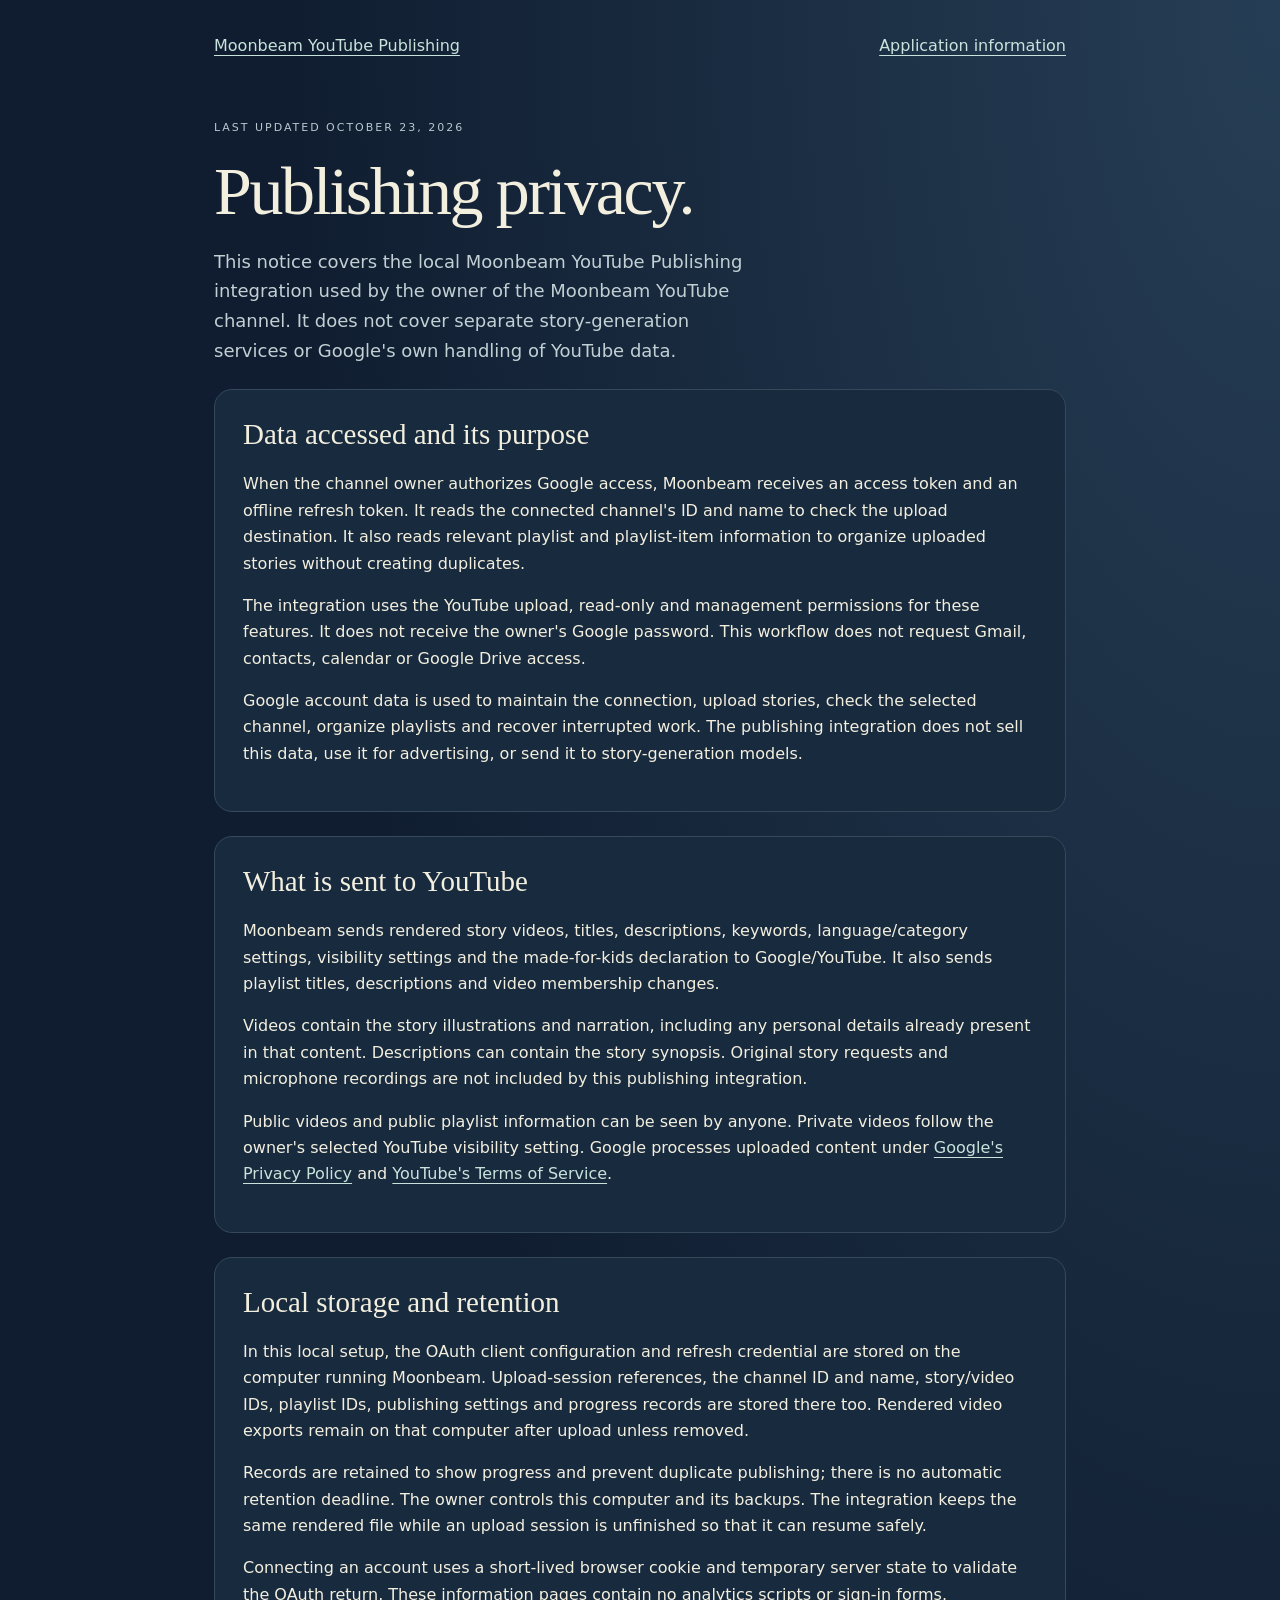
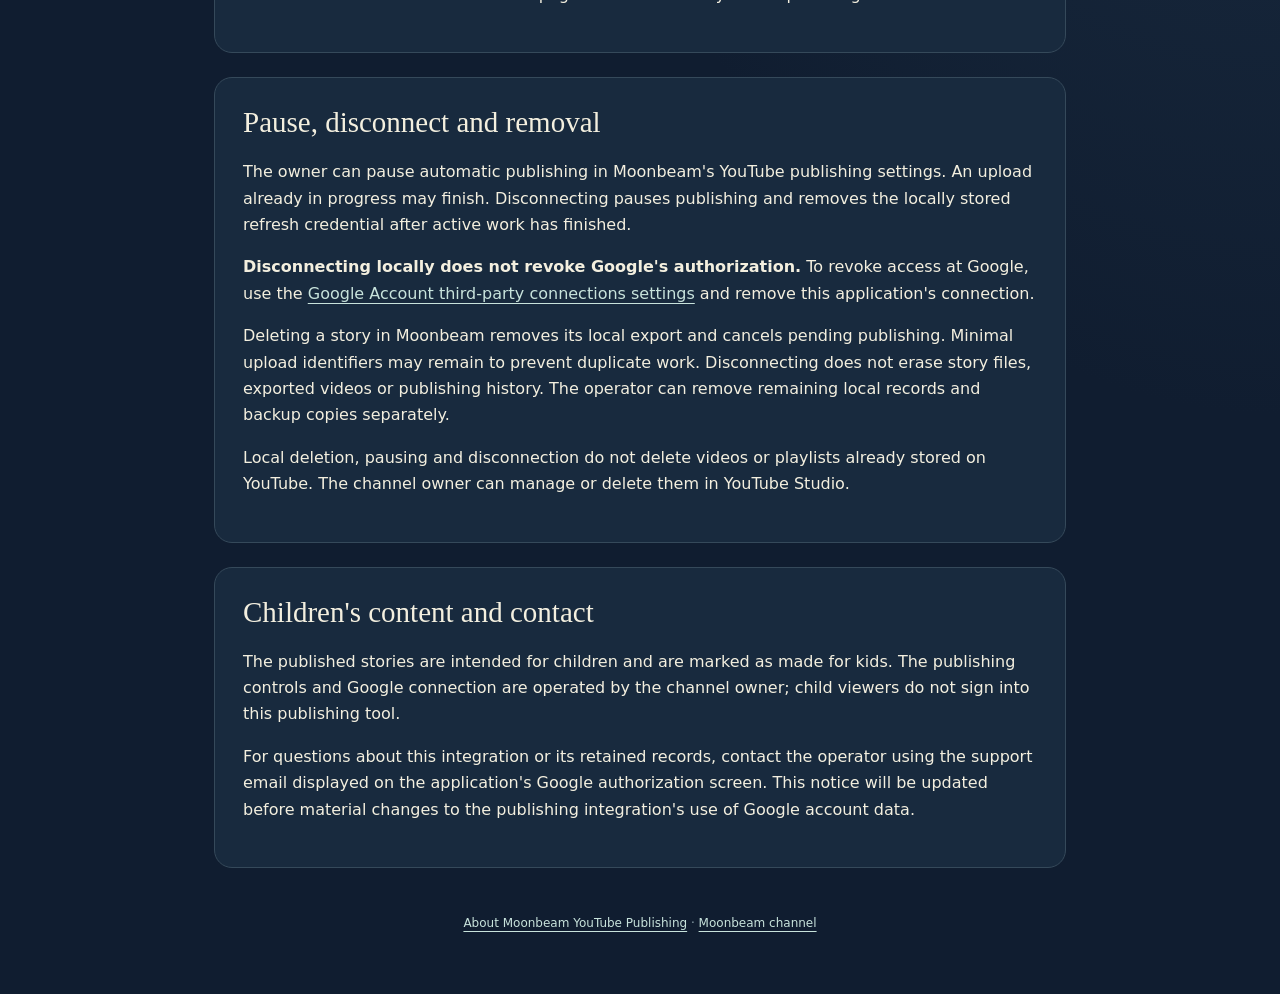
==== publishing-privacy.html @ 363608e2 "Publish Moonbeam application information and privacy notice" ====
<!doctype html>
<html lang="en">
<head>
  <meta charset="utf-8">
  <meta name="viewport" content="width=device-width,initial-scale=1">
  <meta name="description" content="How Moonbeam YouTube Publishing accesses, uses, stores and shares Google account data for the owner's YouTube publishing workflow.">
  <title>Moonbeam YouTube Publishing · Privacy notice</title>
  <link rel="stylesheet" href="youtube.css">
</head>
<body>
<main>
  <header><a href="index.html">Moonbeam YouTube Publishing</a><a href="index.html">Application information</a></header>
  <p class="eyebrow">LAST UPDATED OCTOBER 23, 2026</p>
  <h1>Publishing privacy.</h1>
  <p class="intro">This notice covers the local Moonbeam YouTube Publishing integration used by the owner of the Moonbeam YouTube channel. It does not cover separate story-generation services or Google's own handling of YouTube data.</p>

  <section aria-labelledby="access">
    <h2 id="access">Data accessed and its purpose</h2>
    <p>When the channel owner authorizes Google access, Moonbeam receives an access token and an offline refresh token. It reads the connected channel's ID and name to check the upload destination. It also reads relevant playlist and playlist-item information to organize uploaded stories without creating duplicates.</p>
    <p>The integration uses the YouTube upload, read-only and management permissions for these features. It does not receive the owner's Google password. This workflow does not request Gmail, contacts, calendar or Google Drive access.</p>
    <p>Google account data is used to maintain the connection, upload stories, check the selected channel, organize playlists and recover interrupted work. The publishing integration does not sell this data, use it for advertising, or send it to story-generation models.</p>
  </section>

  <section aria-labelledby="sharing">
    <h2 id="sharing">What is sent to YouTube</h2>
    <p>Moonbeam sends rendered story videos, titles, descriptions, keywords, language/category settings, visibility settings and the made-for-kids declaration to Google/YouTube. It also sends playlist titles, descriptions and video membership changes.</p>
    <p>Videos contain the story illustrations and narration, including any personal details already present in that content. Descriptions can contain the story synopsis. Original story requests and microphone recordings are not included by this publishing integration.</p>
    <p>Public videos and public playlist information can be seen by anyone. Private videos follow the owner's selected YouTube visibility setting. Google processes uploaded content under <a href="https://policies.google.com/privacy">Google's Privacy Policy</a> and <a href="https://www.youtube.com/t/terms">YouTube's Terms of Service</a>.</p>
  </section>

  <section aria-labelledby="storage">
    <h2 id="storage">Local storage and retention</h2>
    <p>In this local setup, the OAuth client configuration and refresh credential are stored on the computer running Moonbeam. Upload-session references, the channel ID and name, story/video IDs, playlist IDs, publishing settings and progress records are stored there too. Rendered video exports remain on that computer after upload unless removed.</p>
    <p>Records are retained to show progress and prevent duplicate publishing; there is no automatic retention deadline. The owner controls this computer and its backups. The integration keeps the same rendered file while an upload session is unfinished so that it can resume safely.</p>
    <p>Connecting an account uses a short-lived browser cookie and temporary server state to validate the OAuth return. These information pages contain no analytics scripts or sign-in forms.</p>
  </section>

  <section aria-labelledby="control">
    <h2 id="control">Pause, disconnect and removal</h2>
    <p>The owner can pause automatic publishing in Moonbeam's YouTube publishing settings. An upload already in progress may finish. Disconnecting pauses publishing and removes the locally stored refresh credential after active work has finished.</p>
    <p><strong>Disconnecting locally does not revoke Google's authorization.</strong> To revoke access at Google, use the <a href="https://myaccount.google.com/connections">Google Account third-party connections settings</a> and remove this application's connection.</p>
    <p>Deleting a story in Moonbeam removes its local export and cancels pending publishing. Minimal upload identifiers may remain to prevent duplicate work. Disconnecting does not erase story files, exported videos or publishing history. The operator can remove remaining local records and backup copies separately.</p>
    <p>Local deletion, pausing and disconnection do not delete videos or playlists already stored on YouTube. The channel owner can manage or delete them in YouTube Studio.</p>
  </section>

  <section aria-labelledby="scope">
    <h2 id="scope">Children's content and contact</h2>
    <p>The published stories are intended for children and are marked as made for kids. The publishing controls and Google connection are operated by the channel owner; child viewers do not sign into this publishing tool.</p>
    <p>For questions about this integration or its retained records, contact the operator using the support email displayed on the application's Google authorization screen. This notice will be updated before material changes to the publishing integration's use of Google account data.</p>
  </section>

  <footer><a href="index.html">About Moonbeam YouTube Publishing</a> · <a href="https://www.youtube.com/channel/UCMTDjO0GxlCWCUD1XBIoxtQ">Moonbeam channel</a></footer>
</main>
</body>
</html>
---- youtube.css ----
:root{color-scheme:dark;font-family:system-ui,sans-serif;background:#101d30;color:#f3efdf}*{box-sizing:border-box}body{margin:0;background:radial-gradient(ellipse at 100% 0,#263e55 0,transparent 55%)}main{max-width:900px;margin:auto;padding:36px 24px 64px}header,.section-head,.buttons{display:flex;align-items:center;justify-content:space-between;gap:16px}header{margin-bottom:64px}header span,.eyebrow{font-size:11px;letter-spacing:.18em;color:#b8c8ce}a{color:#c8e3dc;text-underline-offset:4px}h1{font-family:Georgia,serif;font-weight:400;font-size:clamp(42px,7vw,68px);letter-spacing:-.035em;line-height:1.08;margin:18px 0}h2{font-family:Georgia,serif;font-size:29px;font-weight:400;margin:0 0 20px}h3{font-size:17px}p{line-height:1.65}.intro{max-width:530px;font-size:18px;color:#c2d0d4}section{background:#182a3e;border:1px solid #35495a;border-radius:18px;padding:28px;margin-top:24px}.badge{background:#284a46;color:#c8e8d8;border-radius:20px;padding:7px 12px;font-size:12px}button{border:0;border-radius:9px;background:#e6d7af;color:#142234;padding:13px 18px;font:600 14px system-ui;cursor:pointer}button:disabled{opacity:.5;cursor:wait}.secondary{background:transparent;color:#e2e9e6;border:1px solid #62747f}label{display:block;font-size:14px;margin:20px 0 10px}input:not([type=checkbox]),select{display:block;width:100%;margin-top:9px;padding:14px;border:1px solid #607080;border-radius:8px;background:#112034;color:#f3efdf;font:16px system-ui}.check{display:flex;align-items:center;gap:10px;line-height:1.5}.check input{width:19px;height:19px;flex-shrink:0;accent-color:#d6c391}.hint{color:#b7c5cc;font-size:14px}.buttons{justify-content:flex-start;flex-wrap:wrap;margin-top:20px}#message{color:#d9e9dd}#setup{margin-top:24px;padding-top:10px;border-top:1px solid #435466}code{display:block;overflow-wrap:anywhere;color:#e6d7af}.job{padding:18px 0;border-top:1px solid #435466}.job h3{margin:0 0 8px}.job p{margin:5px 0}.job .buttons{margin-top:12px}footer{text-align:center;color:#91a6af;margin-top:48px;font-size:12px}button:focus-visible,a:focus-visible,input:focus-visible,select:focus-visible{outline:3px solid #a1dfd0;outline-offset:4px}[hidden]{display:none!important}@media(max-width:560px){main{padding:24px 16px}header{margin-bottom:44px}section{padding:22px 18px}.section-head{align-items:flex-start}h2{font-size:26px}.badge{white-space:nowrap}}
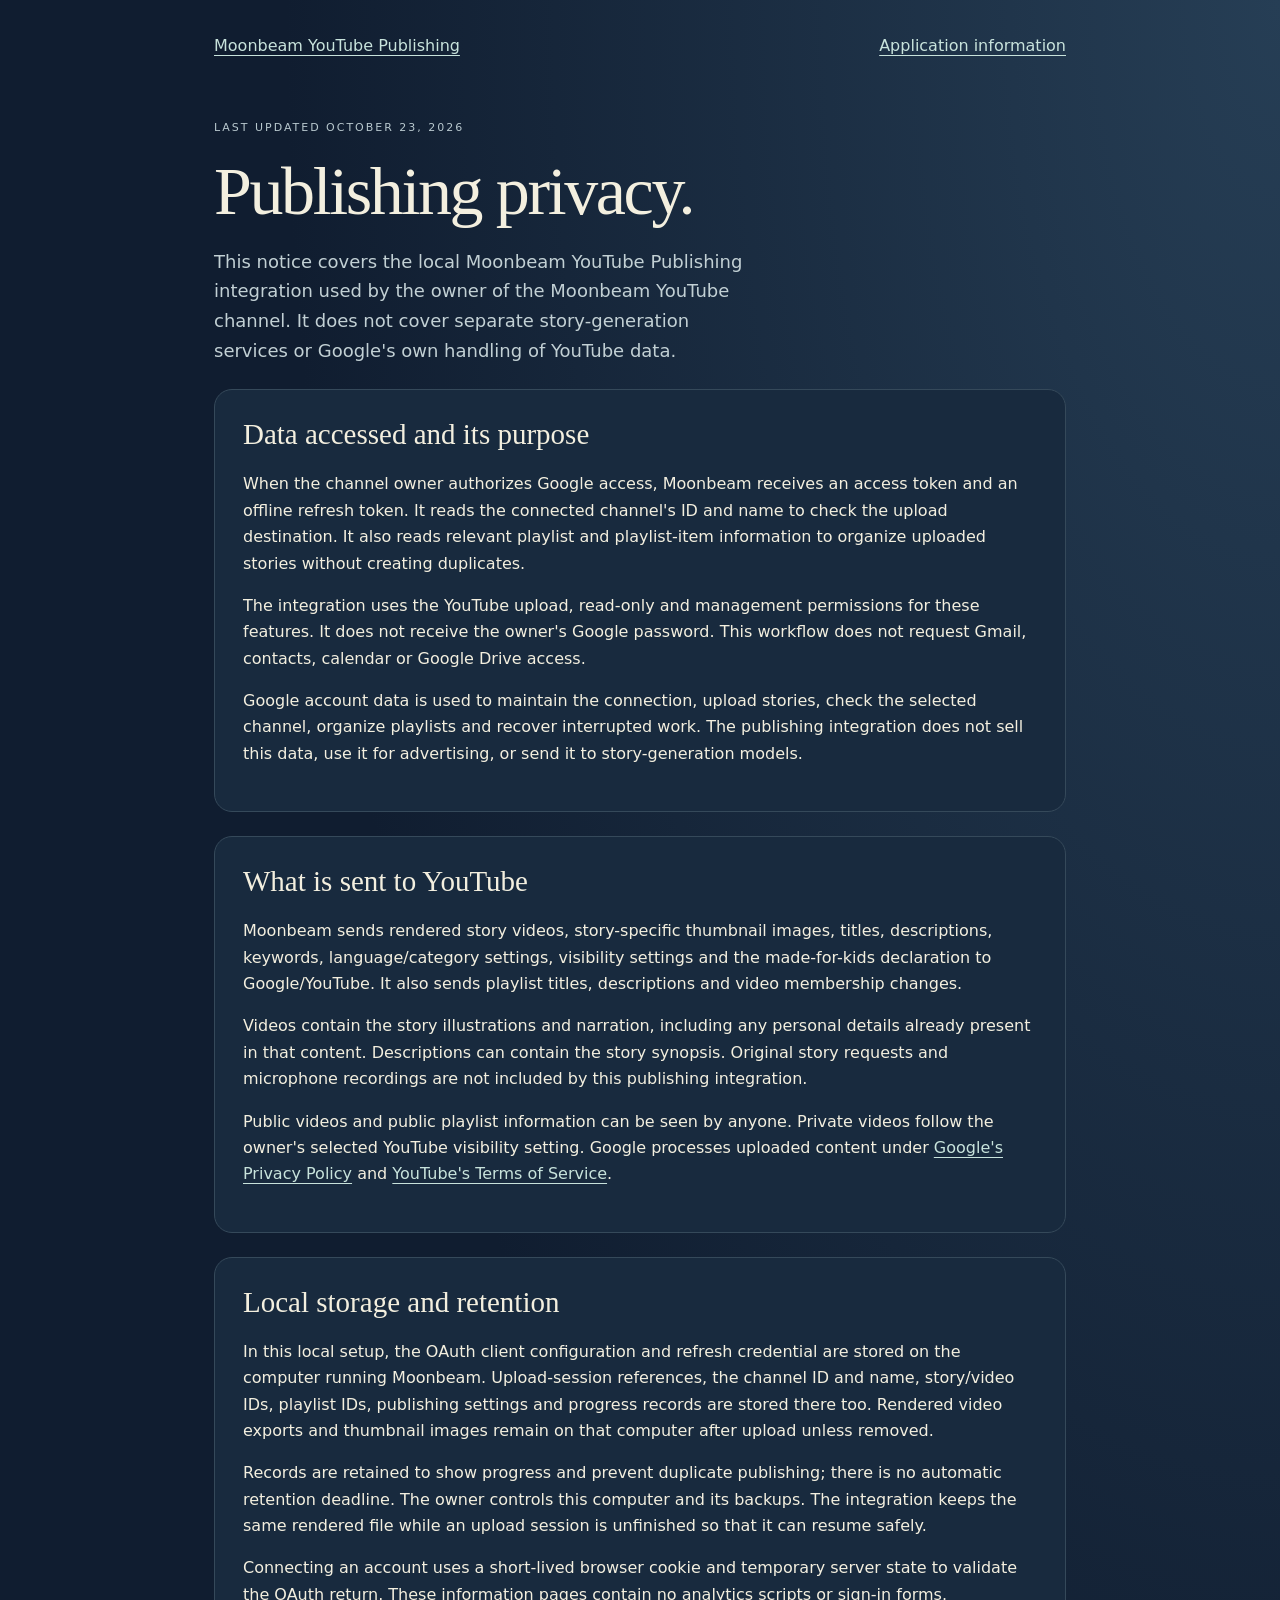
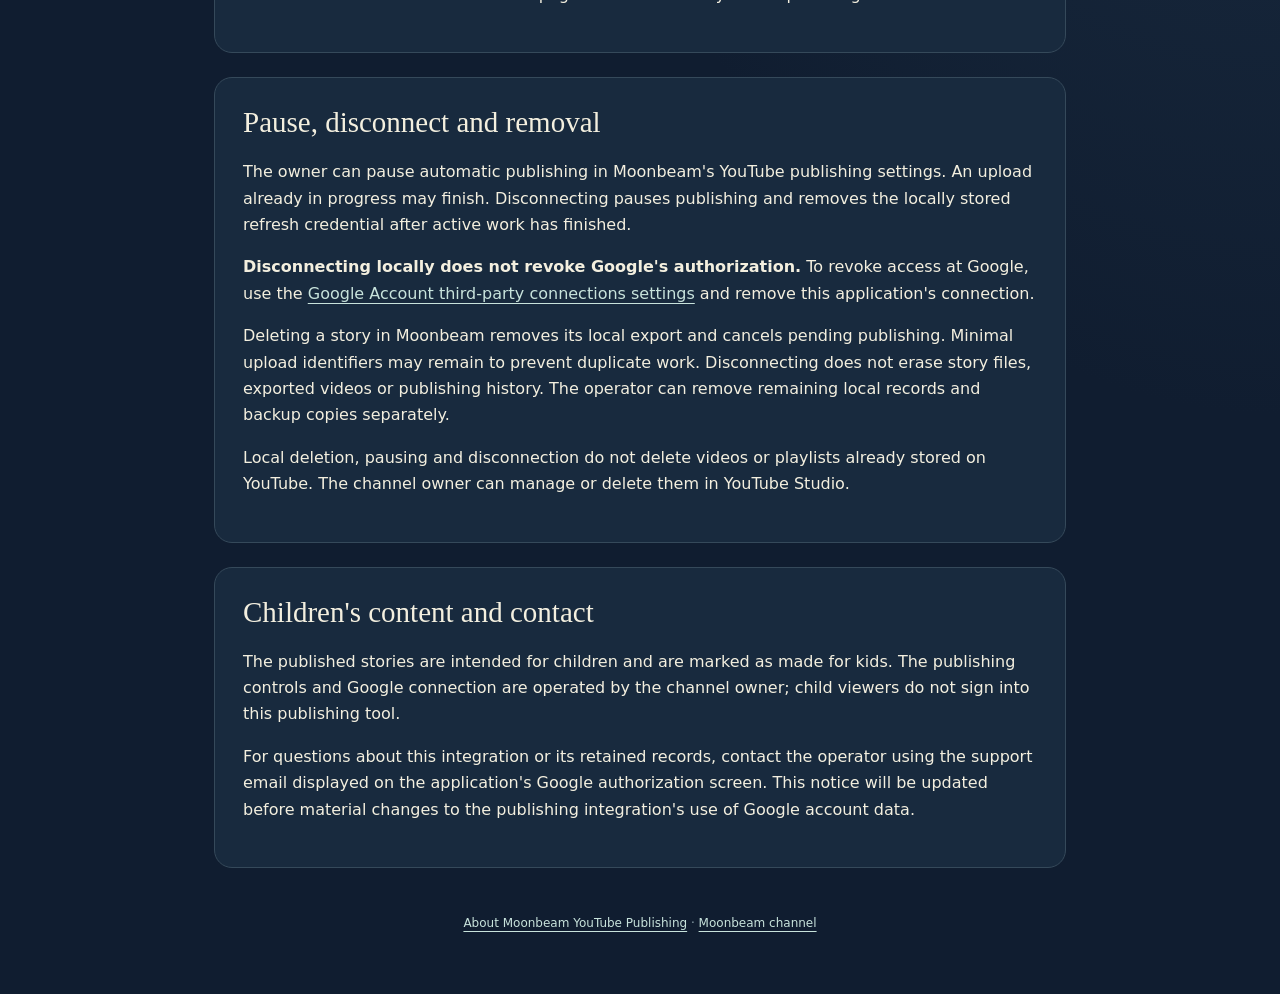
==== commit b3db21cc: "Clarify thumbnail uploads and local retention" ====
--- a/publishing-privacy.html
+++ b/publishing-privacy.html
@@ -23,14 +23,14 @@
 
   <section aria-labelledby="sharing">
     <h2 id="sharing">What is sent to YouTube</h2>
-    <p>Moonbeam sends rendered story videos, titles, descriptions, keywords, language/category settings, visibility settings and the made-for-kids declaration to Google/YouTube. It also sends playlist titles, descriptions and video membership changes.</p>
+    <p>Moonbeam sends rendered story videos, story-specific thumbnail images, titles, descriptions, keywords, language/category settings, visibility settings and the made-for-kids declaration to Google/YouTube. It also sends playlist titles, descriptions and video membership changes.</p>
     <p>Videos contain the story illustrations and narration, including any personal details already present in that content. Descriptions can contain the story synopsis. Original story requests and microphone recordings are not included by this publishing integration.</p>
     <p>Public videos and public playlist information can be seen by anyone. Private videos follow the owner's selected YouTube visibility setting. Google processes uploaded content under <a href="https://policies.google.com/privacy">Google's Privacy Policy</a> and <a href="https://www.youtube.com/t/terms">YouTube's Terms of Service</a>.</p>
   </section>
 
   <section aria-labelledby="storage">
     <h2 id="storage">Local storage and retention</h2>
-    <p>In this local setup, the OAuth client configuration and refresh credential are stored on the computer running Moonbeam. Upload-session references, the channel ID and name, story/video IDs, playlist IDs, publishing settings and progress records are stored there too. Rendered video exports remain on that computer after upload unless removed.</p>
+    <p>In this local setup, the OAuth client configuration and refresh credential are stored on the computer running Moonbeam. Upload-session references, the channel ID and name, story/video IDs, playlist IDs, publishing settings and progress records are stored there too. Rendered video exports and thumbnail images remain on that computer after upload unless removed.</p>
     <p>Records are retained to show progress and prevent duplicate publishing; there is no automatic retention deadline. The owner controls this computer and its backups. The integration keeps the same rendered file while an upload session is unfinished so that it can resume safely.</p>
     <p>Connecting an account uses a short-lived browser cookie and temporary server state to validate the OAuth return. These information pages contain no analytics scripts or sign-in forms.</p>
   </section>
